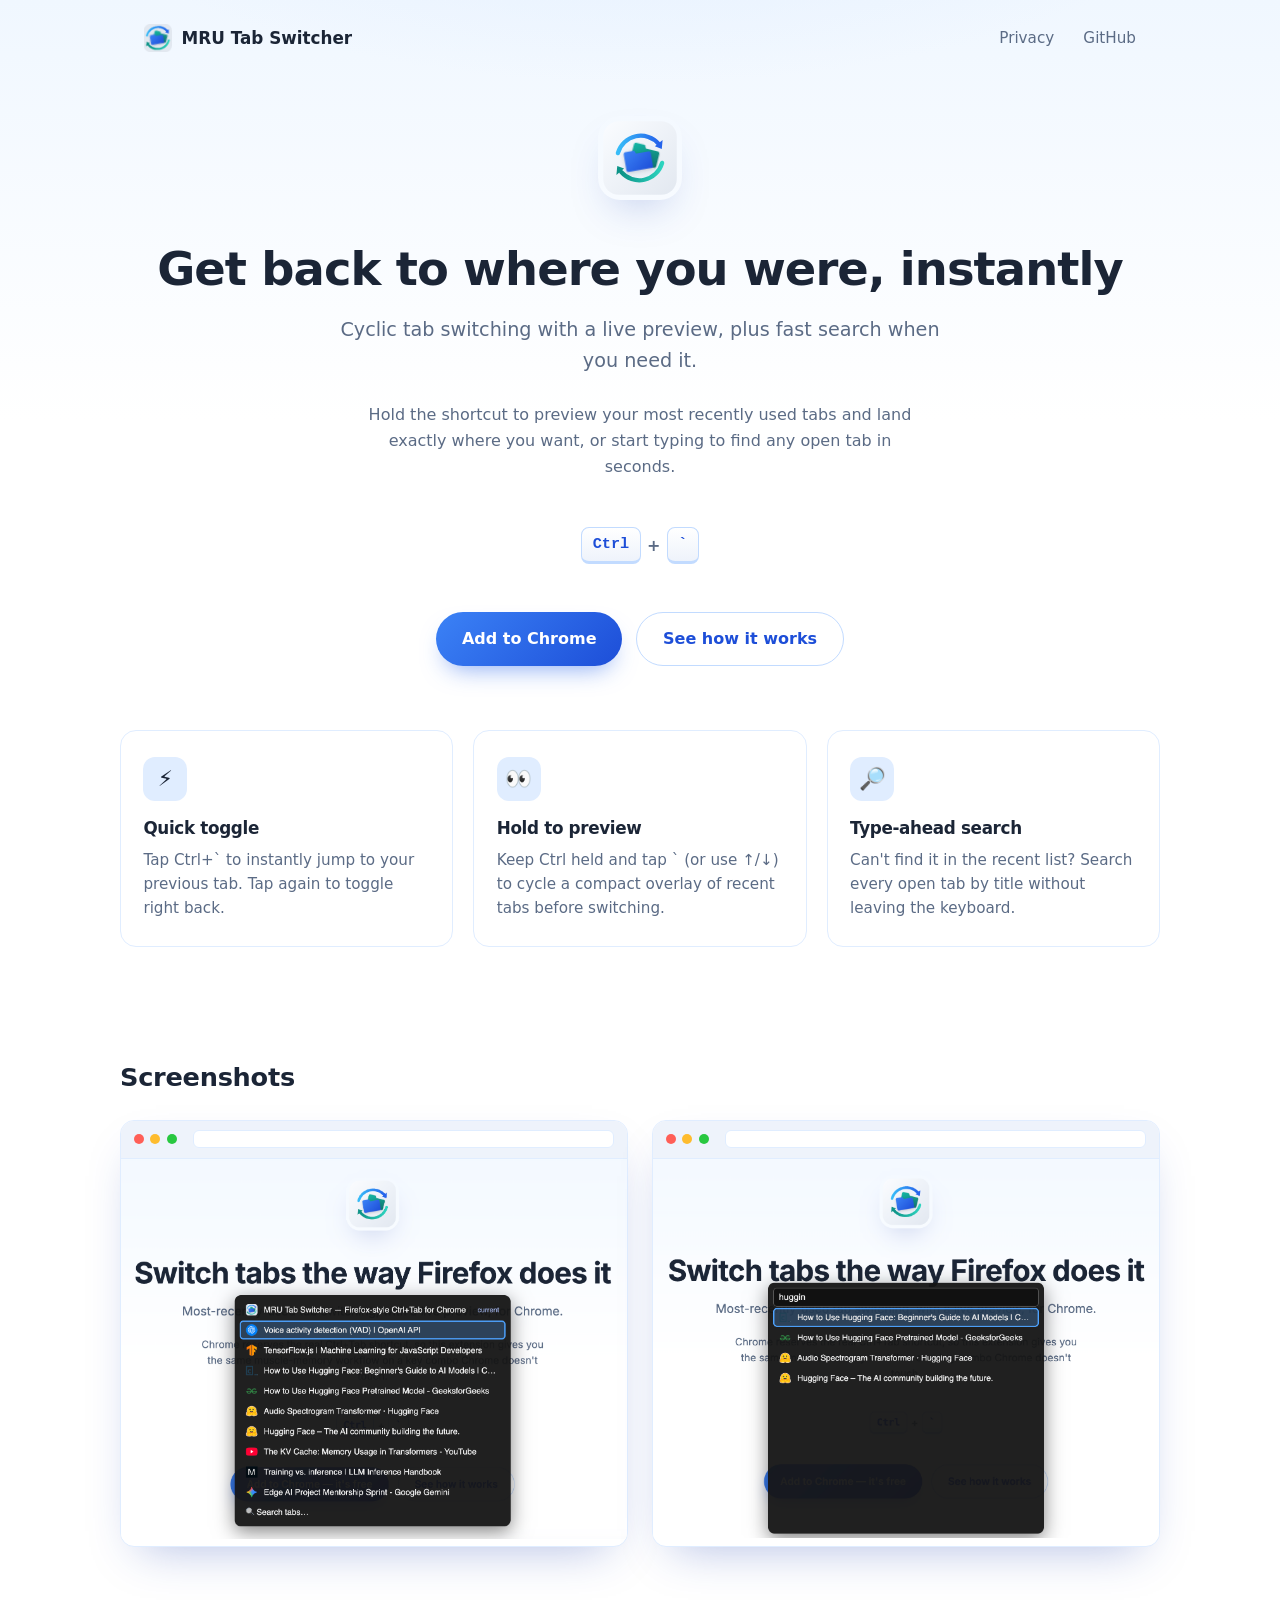
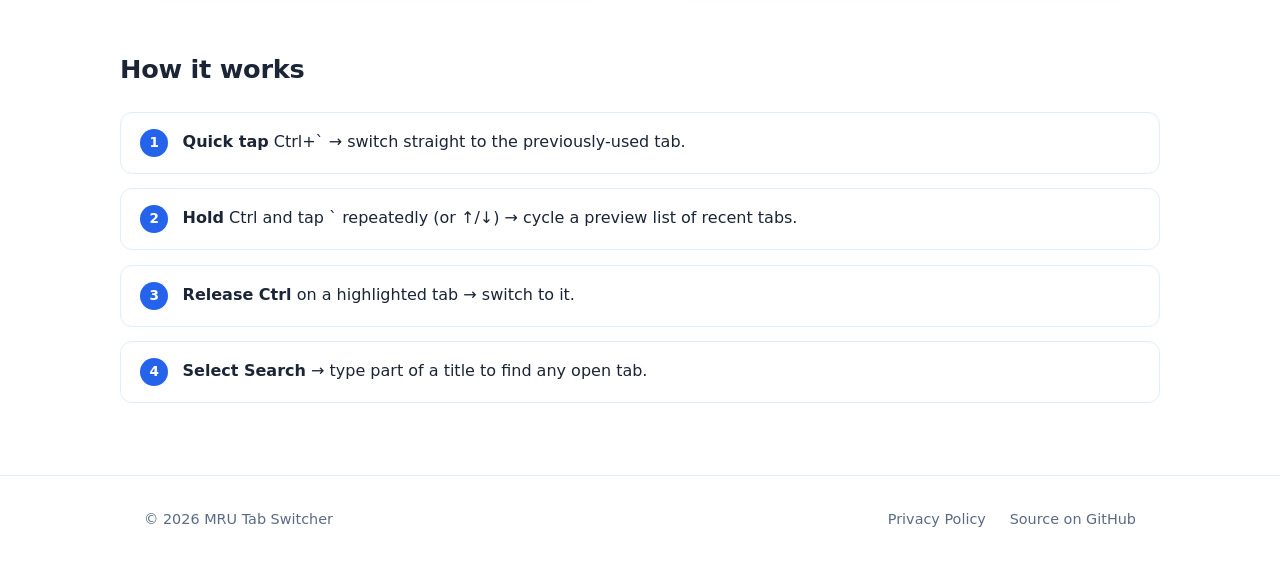
==== site/index.html @ ef565419 "Add assets" ====
<!doctype html>
<html lang="en">
<head>
  <meta charset="utf-8" />
  <meta name="viewport" content="width=device-width, initial-scale=1" />
  <title>MRU Tab Switcher — Fast, Cyclic Tab Switching for Chrome</title>
  <meta name="description" content="Cycle straight back to the tab you were just on, or search for any open tab — all from the keyboard, without touching your mouse." />
  <link rel="icon" type="image/png" href="./assets/icons/icon32.png" />
  <link rel="stylesheet" href="style.css" />
  <link rel="icon" type="image/x-icon" href="./assets/icons/icon128.png">
</head>
<body>
  <nav class="wrap">
    <a class="brand" href="index.html">
      <img src="./assets/icons/icon32.png" alt="" />
      MRU Tab Switcher
    </a>
    <div class="links">
      <a href="privacy.html">Privacy</a>
      <a href="https://github.com/arashThr/mru-tabs" target="_blank" rel="noopener">GitHub</a>
    </div>
  </nav>

  <main>
    <section class="hero wrap">
      <img class="logo" src="./assets/logo.svg" alt="MRU Tab Switcher logo" />
      <h1>Get back to where you were, instantly</h1>
      <p class="tagline">Cyclic tab switching with a live preview, plus fast search when you need it.</p>
      <p class="sub">
        Hold the shortcut to preview your most recently used tabs and land
        exactly where you want, or start typing to find any open tab in seconds.
      </p>
      <p class="keys">
        <kbd>Ctrl</kbd> <span class="plus">+</span> <kbd>`</kbd>
      </p>
      <div class="cta">
        <a class="btn btn-primary" href="https://chromewebstore.google.com/detail/mru-tab-switcher/gonanegpemmejepobcphfinobekhgpan">Add to Chrome</a>
        <a class="btn btn-ghost" href="#how">See how it works</a>
      </div>
    </section>

    <section class="wrap features">
      <div class="feature">
        <div class="icon">⚡️</div>
        <h3>Quick toggle</h3>
        <p>Tap Ctrl+` to instantly jump to your previous tab. Tap again to toggle right back.</p>
      </div>
      <div class="feature">
        <div class="icon">👀</div>
        <h3>Hold to preview</h3>
        <p>Keep Ctrl held and tap ` (or use ↑/↓) to cycle a compact overlay of recent tabs before switching.</p>
      </div>
      <div class="feature">
        <div class="icon">🔎</div>
        <h3>Type-ahead search</h3>
        <p>Can't find it in the recent list? Search every open tab by title without leaving the keyboard.</p>
      </div>
    </section>

    <section class="wrap block">
      <h2>Screenshots</h2>
      <div class="screens">
        <div class="browser-frame">
          <div class="titlebar">
            <span class="dot red"></span>
            <span class="dot yellow"></span>
            <span class="dot green"></span>
            <span class="bar"></span>
          </div>
          <img style="width: 100%;" src="./assets/screenshots/cycle-overlay.png" alt="Cycle overlay showing recent tabs" />
          <!-- <div class="screenshot">Screenshot: cycling overlay</div> -->
        </div>
        <div class="browser-frame">
          <div class="titlebar">
            <span class="dot red"></span>
            <span class="dot yellow"></span>
            <span class="dot green"></span>
            <span class="bar"></span>
          </div>
          <img style="width: 100%;" src="./assets/screenshots/search.png" alt="Type-ahead tab search" />
          <!-- <div class="screenshot">Screenshot: type-ahead search</div> -->
        </div>
      </div>
    </section>

    <section class="wrap block" id="how">
      <h2>How it works</h2>
      <ol class="steps">
        <li><span class="num">1</span><span><strong>Quick tap</strong> Ctrl+` → switch straight to the previously-used tab.</span></li>
        <li><span class="num">2</span><span><strong>Hold</strong> Ctrl and tap ` repeatedly (or ↑/↓) → cycle a preview list of recent tabs.</span></li>
        <li><span class="num">3</span><span><strong>Release Ctrl</strong> on a highlighted tab → switch to it.</span></li>
        <li><span class="num">4</span><span><strong>Select Search</strong> → type part of a title to find any open tab.</span></li>
      </ol>
    </section>
  </main>

  <footer>
    <div class="wrap">
      <span>© 2026 MRU Tab Switcher</span>
      <span>
        <a href="privacy.html">Privacy Policy</a>
        <a href="https://github.com/arashThr/mru-tabs" target="_blank" rel="noopener">Source on GitHub</a>
      </span>
    </div>
  </footer>
</body>
</html>
---- site/style.css ----
/* MRU Tab Switcher — landing page styles (hand-rolled, no framework) */
@font-face {
  font-family: 'Schibsted Grotesk';
  src: url('./fonts/SchibstedGrotesk-VariableFont_wght.ttf') format('truetype-variations');
  font-weight: 100 900;
  font-display: swap;
}

:root {
  --blue-50: #f0f7ff;
  --blue-100: #e0edff;
  --blue-200: #c2dbff;
  --blue-500: #3b82f6;
  --blue-600: #2563eb;
  --blue-700: #1d4ed8;
  --ink: #1b2536;
  --muted: #5b6b85;
  --card: #ffffff;
  --radius: 16px;
  --shadow: 0 20px 45px -20px rgba(30, 64, 175, 0.35);
}

* {
  box-sizing: border-box;
}

html {
  scroll-behavior: smooth;
}

body {
  margin: 0;
  font-family: 'Schibsted Grotesk', -apple-system, BlinkMacSystemFont, "Segoe UI Variable Text",
    "Segoe UI", system-ui, "Helvetica Neue", Arial, sans-serif;
  font-feature-settings: "cv11", "ss01", "kern";
  -webkit-font-smoothing: antialiased;
  -moz-osx-font-smoothing: grayscale;
  text-rendering: optimizeLegibility;
  color: var(--ink);
  background:
    radial-gradient(1100px 500px at 50% -10%, var(--blue-100) 0%, transparent 60%),
    linear-gradient(180deg, var(--blue-50) 0%, #ffffff 420px);
  line-height: 1.6;
}

h1, h2, h3 {
  font-weight: 700;
  letter-spacing: -0.02em;
}

.wrap {
  max-width: 1040px;
  margin: 0 auto;
  padding: 0 1.5rem;
}

/* ---- Nav ---- */

nav.wrap {
  display: flex;
  align-items: center;
  justify-content: space-between;
  padding-top: 1.5rem;
  padding-bottom: 1.5rem;
}

.brand {
  display: flex;
  align-items: center;
  gap: 0.6rem;
  font-weight: 700;
  font-size: 1.05rem;
  color: var(--ink);
  text-decoration: none;
}

.brand img {
  width: 28px;
  height: 28px;
}

nav .links a {
  color: var(--muted);
  text-decoration: none;
  margin-left: 1.5rem;
  font-size: 0.95rem;
  font-weight: 500;
}

nav .links a:hover {
  color: var(--blue-700);
}

/* ---- Hero ---- */

.hero {
  text-align: center;
  padding: 2.5rem 0 3rem;
}

.hero .logo {
  width: 84px;
  height: 84px;
  border-radius: 22px;
  box-shadow: var(--shadow);
  margin-bottom: 1.5rem;
}

.hero h1 {
  font-size: clamp(2rem, 4vw, 2.9rem);
  margin: 0 0 0.6rem;
  letter-spacing: -0.02em;
}

.hero .tagline {
  color: var(--muted);
  font-size: 1.2rem;
  max-width: 40rem;
  margin: 0 auto 1.6rem;
}

.hero .sub {
  color: var(--muted);
  max-width: 34rem;
  margin: 0 auto 2rem;
}

.keys {
  display: inline-flex;
  align-items: center;
  gap: 0.4rem;
}

kbd {
  display: inline-block;
  font-family: ui-monospace, SFMono-Regular, Menlo, monospace;
  font-size: 0.95rem;
  font-weight: 600;
  background: linear-gradient(180deg, #ffffff, #eef3fb);
  border: 1px solid var(--blue-200);
  border-bottom: 3px solid var(--blue-200);
  border-radius: 8px;
  padding: 0.25rem 0.65rem;
  color: var(--blue-700);
}

.plus {
  color: var(--muted);
  font-weight: 600;
}

.cta {
  margin-top: 2rem;
  display: flex;
  gap: 0.9rem;
  justify-content: center;
  flex-wrap: wrap;
}

.btn {
  display: inline-flex;
  align-items: center;
  gap: 0.5rem;
  padding: 0.85rem 1.6rem;
  border-radius: 999px;
  font-weight: 600;
  font-size: 1rem;
  text-decoration: none;
  transition: transform 0.15s ease, box-shadow 0.15s ease;
}

.btn-primary {
  background: linear-gradient(135deg, var(--blue-500), var(--blue-700));
  color: #fff;
  box-shadow: 0 12px 24px -10px rgba(37, 99, 235, 0.55);
}

.btn-primary:hover {
  transform: translateY(-2px);
  box-shadow: 0 16px 30px -10px rgba(37, 99, 235, 0.6);
}

.btn-ghost {
  background: #fff;
  color: var(--blue-700);
  border: 1px solid var(--blue-200);
}

.btn-ghost:hover {
  border-color: var(--blue-500);
  transform: translateY(-2px);
}

/* ---- Feature cards ---- */

.features {
  display: grid;
  grid-template-columns: repeat(auto-fit, minmax(220px, 1fr));
  gap: 1.25rem;
  padding: 1rem 0 3rem;
}

.feature {
  background: var(--card);
  border: 1px solid var(--blue-100);
  border-radius: var(--radius);
  padding: 1.6rem 1.4rem;
  text-align: left;
  transition: transform 0.15s ease, box-shadow 0.15s ease;
}

.feature:hover {
  transform: translateY(-4px);
  box-shadow: var(--shadow);
}

.feature .icon {
  width: 44px;
  height: 44px;
  border-radius: 12px;
  background: var(--blue-100);
  display: flex;
  align-items: center;
  justify-content: center;
  font-size: 1.35rem;
  margin-bottom: 0.9rem;
}

.feature h3 {
  margin: 0 0 0.35rem;
  font-size: 1.05rem;
}

.feature p {
  margin: 0;
  color: var(--muted);
  font-size: 0.95rem;
}

/* ---- Sections ---- */

section.block {
  padding: 2.5rem 0;
}

section.block h2 {
  font-size: 1.6rem;
  margin-bottom: 1.4rem;
  letter-spacing: -0.01em;
}

/* ---- Screenshots (faux browser window frames) ---- */

.screens {
  display: grid;
  grid-template-columns: repeat(auto-fit, minmax(280px, 1fr));
  gap: 1.5rem;
}

.browser-frame {
  border-radius: 14px;
  overflow: hidden;
  background: var(--card);
  border: 1px solid var(--blue-100);
  box-shadow: var(--shadow);
}

.browser-frame .titlebar {
  display: flex;
  align-items: center;
  gap: 0.4rem;
  padding: 0.6rem 0.8rem;
  background: #eef3fb;
  border-bottom: 1px solid var(--blue-100);
}

.browser-frame .titlebar .dot {
  width: 10px;
  height: 10px;
  border-radius: 50%;
}

.dot.red { background: #ff5f57; }
.dot.yellow { background: #febc2e; }
.dot.green { background: #28c840; }

.browser-frame .titlebar .bar {
  flex: 1;
  height: 18px;
  margin-left: 0.6rem;
  background: #fff;
  border-radius: 6px;
  border: 1px solid var(--blue-100);
}

.browser-frame .screenshot {
  aspect-ratio: 16 / 10;
  display: flex;
  align-items: center;
  justify-content: center;
  color: var(--muted);
  font-size: 0.9rem;
  background: repeating-linear-gradient(
    135deg,
    #f5f9ff,
    #f5f9ff 12px,
    #eef4fd 12px,
    #eef4fd 24px
  );
}

.browser-frame .screenshot img {
  width: 100%;
  height: 100%;
  object-fit: cover;
}

/* ---- How it works ---- */

.steps {
  list-style: none;
  margin: 0;
  padding: 0;
  display: grid;
  gap: 0.9rem;
}

.steps li {
  display: flex;
  gap: 0.9rem;
  align-items: flex-start;
  background: var(--card);
  border: 1px solid var(--blue-100);
  border-radius: 12px;
  padding: 1rem 1.2rem;
}

.steps .num {
  flex: none;
  width: 28px;
  height: 28px;
  border-radius: 50%;
  background: var(--blue-600);
  color: #fff;
  font-size: 0.85rem;
  font-weight: 700;
  display: flex;
  align-items: center;
  justify-content: center;
}

/* ---- Footer ---- */

footer {
  border-top: 1px solid var(--blue-100);
  margin-top: 2rem;
}

footer .wrap {
  padding: 2rem 1.5rem;
  display: flex;
  justify-content: space-between;
  align-items: center;
  flex-wrap: wrap;
  gap: 1rem;
  color: var(--muted);
  font-size: 0.9rem;
}

footer a {
  color: var(--muted);
  text-decoration: none;
  margin-left: 1.2rem;
}

footer a:hover {
  color: var(--blue-700);
}

/* ---- Privacy / article page ---- */

article.doc {
  padding: 2.5rem 0 4rem;
}

article.doc h1 {
  font-size: 2.1rem;
  letter-spacing: -0.02em;
}

article.doc h2 {
  font-size: 1.25rem;
  margin-top: 2rem;
  color: var(--blue-700);
}

article.doc ul {
  color: var(--muted);
}

article.doc p {
  color: var(--muted);
}

article.doc code {
  background: var(--blue-100);
  color: var(--blue-700);
  padding: 0.1rem 0.4rem;
  border-radius: 6px;
  font-size: 0.9em;
}
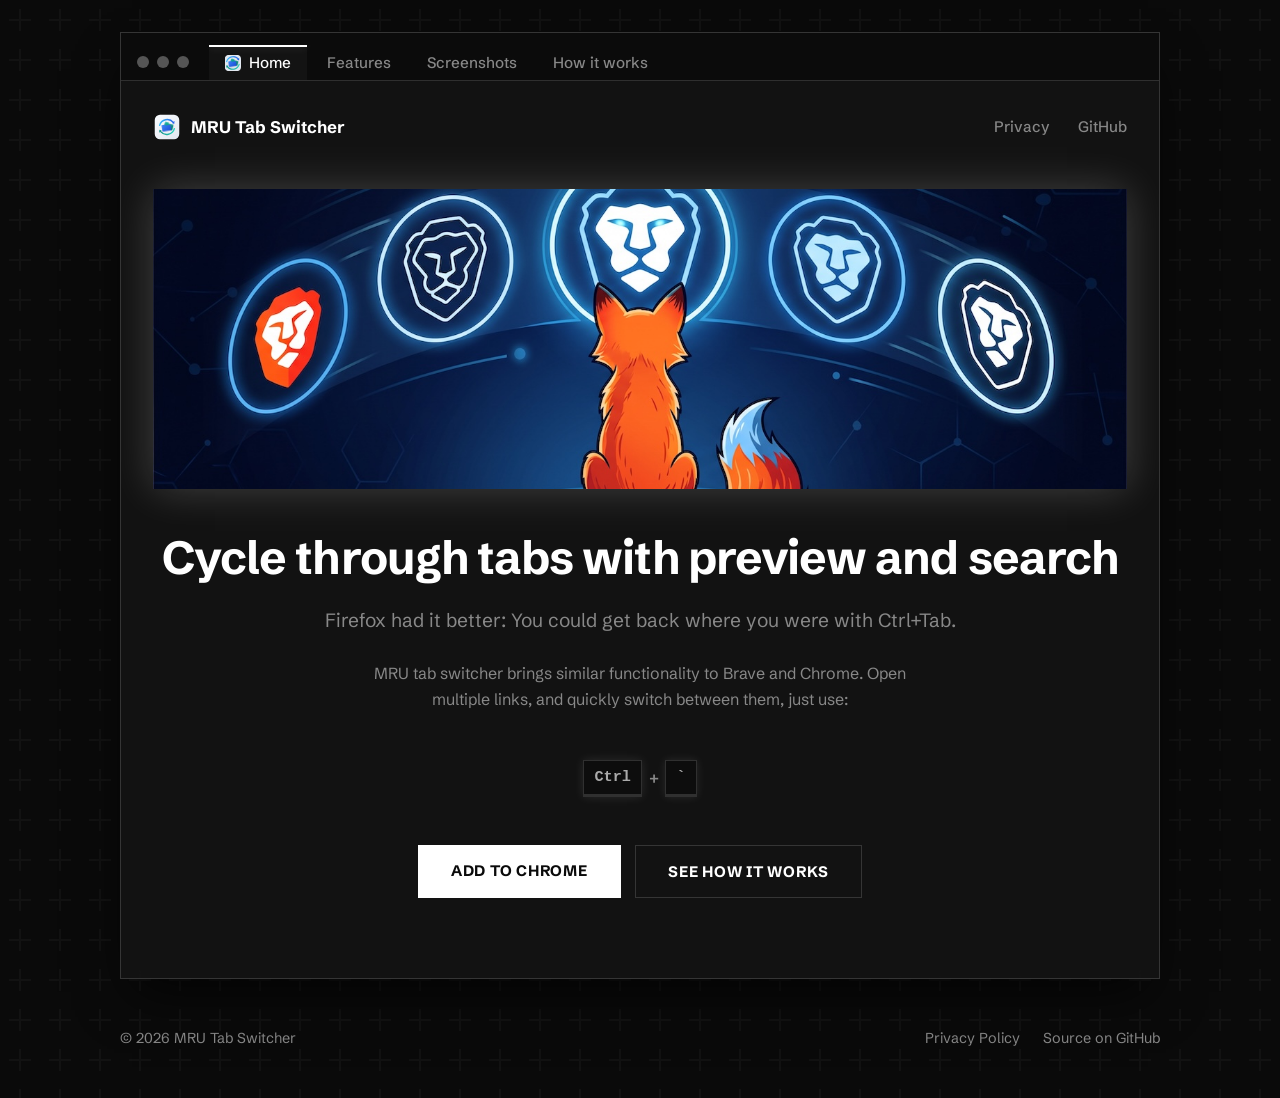
==== commit c3807c24: "Update the website" ====
--- a/site/index.html
+++ b/site/index.html
@@ -1,98 +1,149 @@
 <!doctype html>
 <html lang="en">
+
 <head>
   <meta charset="utf-8" />
   <meta name="viewport" content="width=device-width, initial-scale=1" />
   <title>MRU Tab Switcher — Fast, Cyclic Tab Switching for Chrome</title>
-  <meta name="description" content="Cycle straight back to the tab you were just on, or search for any open tab — all from the keyboard, without touching your mouse." />
+  <meta name="description"
+    content="Cycle straight back to the tab you were just on, or search for any open tab — all from the keyboard, without touching your mouse." />
   <link rel="icon" type="image/png" href="./assets/icons/icon32.png" />
   <link rel="stylesheet" href="style.css" />
   <link rel="icon" type="image/x-icon" href="./assets/icons/icon128.png">
 </head>
+
 <body>
-  <nav class="wrap">
-    <a class="brand" href="index.html">
-      <img src="./assets/icons/icon32.png" alt="" />
-      MRU Tab Switcher
-    </a>
-    <div class="links">
-      <a href="privacy.html">Privacy</a>
-      <a href="https://github.com/arashThr/mru-tabs" target="_blank" rel="noopener">GitHub</a>
-    </div>
-  </nav>
-
-  <main>
-    <section class="hero wrap">
-      <img class="logo" src="./assets/logo.svg" alt="MRU Tab Switcher logo" />
-      <h1>Get back to where you were, instantly</h1>
-      <p class="tagline">Cyclic tab switching with a live preview, plus fast search when you need it.</p>
-      <p class="sub">
-        Hold the shortcut to preview your most recently used tabs and land
-        exactly where you want, or start typing to find any open tab in seconds.
-      </p>
-      <p class="keys">
-        <kbd>Ctrl</kbd> <span class="plus">+</span> <kbd>`</kbd>
-      </p>
-      <div class="cta">
-        <a class="btn btn-primary" href="https://chromewebstore.google.com/detail/mru-tab-switcher/gonanegpemmejepobcphfinobekhgpan">Add to Chrome</a>
-        <a class="btn btn-ghost" href="#how">See how it works</a>
-      </div>
-    </section>
-
-    <section class="wrap features">
-      <div class="feature">
-        <div class="icon">⚡️</div>
-        <h3>Quick toggle</h3>
-        <p>Tap Ctrl+` to instantly jump to your previous tab. Tap again to toggle right back.</p>
-      </div>
-      <div class="feature">
-        <div class="icon">👀</div>
-        <h3>Hold to preview</h3>
-        <p>Keep Ctrl held and tap ` (or use ↑/↓) to cycle a compact overlay of recent tabs before switching.</p>
-      </div>
-      <div class="feature">
-        <div class="icon">🔎</div>
-        <h3>Type-ahead search</h3>
-        <p>Can't find it in the recent list? Search every open tab by title without leaving the keyboard.</p>
-      </div>
-    </section>
-
-    <section class="wrap block">
-      <h2>Screenshots</h2>
-      <div class="screens">
-        <div class="browser-frame">
-          <div class="titlebar">
-            <span class="dot red"></span>
-            <span class="dot yellow"></span>
-            <span class="dot green"></span>
-            <span class="bar"></span>
-          </div>
-          <img style="width: 100%;" src="./assets/screenshots/cycle-overlay.png" alt="Cycle overlay showing recent tabs" />
-          <!-- <div class="screenshot">Screenshot: cycling overlay</div> -->
+  <div class="browser-container wrap">
+    <div class="browser-window">
+      <div class="browser-header">
+        <div class="window-controls">
+          <span class="dot red"></span>
+          <span class="dot yellow"></span>
+          <span class="dot green"></span>
         </div>
-        <div class="browser-frame">
-          <div class="titlebar">
-            <span class="dot red"></span>
-            <span class="dot yellow"></span>
-            <span class="dot green"></span>
-            <span class="bar"></span>
-          </div>
-          <img style="width: 100%;" src="./assets/screenshots/search.png" alt="Type-ahead tab search" />
-          <!-- <div class="screenshot">Screenshot: type-ahead search</div> -->
+        <div class="tabs">
+          <button class="tab active" data-target="tab-home">
+            <img src="./assets/icons/icon32.png" alt="" class="tab-icon" /> Home
+          </button>
+          <button class="tab" data-target="tab-features">
+            Features
+          </button>
+          <button class="tab" data-target="tab-screens">
+            Screenshots
+          </button>
+          <button class="tab" data-target="tab-how">
+            How it works
+          </button>
         </div>
       </div>
-    </section>
 
-    <section class="wrap block" id="how">
-      <h2>How it works</h2>
-      <ol class="steps">
-        <li><span class="num">1</span><span><strong>Quick tap</strong> Ctrl+` → switch straight to the previously-used tab.</span></li>
-        <li><span class="num">2</span><span><strong>Hold</strong> Ctrl and tap ` repeatedly (or ↑/↓) → cycle a preview list of recent tabs.</span></li>
-        <li><span class="num">3</span><span><strong>Release Ctrl</strong> on a highlighted tab → switch to it.</span></li>
-        <li><span class="num">4</span><span><strong>Select Search</strong> → type part of a title to find any open tab.</span></li>
-      </ol>
-    </section>
-  </main>
+      <div class="tab-content">
+        <!-- Tab 1: Home -->
+        <div id="tab-home" class="tab-pane active">
+          <nav>
+            <a class="brand" href="index.html">
+              <img src="./assets/logo.svg" alt="" />
+              MRU Tab Switcher
+            </a>
+            <div class="links">
+              <a href="privacy.html">Privacy</a>
+              <a href="https://github.com/arashThr/mru-tabs" target="_blank" rel="noopener">GitHub</a>
+            </div>
+          </nav>
+
+          <section class="hero">
+            <div class="hero-banner-wrap">
+              <img class="hero-banner" src="./assets/hero.jpeg" alt="MRU Tab Switcher Banner" />
+            </div>
+
+            <h1>Cycle through tabs with preview and search</h1>
+            <p class="tagline">Firefox had it better: You could get back where you were with Ctrl+Tab.</p>
+            <p class="sub">
+              MRU tab switcher brings similar functionality to Brave and Chrome.
+              Open multiple links, and quickly switch between them, just use:
+            </p>
+            <p class="keys">
+              <kbd>Ctrl</kbd> <span class="plus">+</span> <kbd>`</kbd>
+            </p>
+            <div class="cta">
+              <a class="btn btn-primary glow-btn"
+                href="https://chromewebstore.google.com/detail/mru-tab-switcher/gonanegpemmejepobcphfinobekhgpan">Add to
+                Chrome</a>
+              <button class="btn btn-ghost" onclick="document.querySelector('[data-target=\'tab-how\']').click()">See
+                how it works</button>
+            </div>
+          </section>
+        </div>
+
+        <!-- Tab 2: Features -->
+        <div id="tab-features" class="tab-pane">
+          <section class="features">
+            <div class="feature glow-card">
+              <h3>Quick toggle</h3>
+              <p>Tap Ctrl+` to instantly jump to your previous tab. Tap again to toggle right back.</p>
+            </div>
+            <div class="feature glow-card">
+              <h3>Hold to preview</h3>
+              <p>Keep Ctrl held and tap ` (or use ↑/↓) to cycle a compact overlay of recent tabs before switching.</p>
+            </div>
+            <div class="feature glow-card">
+              <h3>Type-ahead search</h3>
+              <p>Can't find it in the recent list? Search every open tab by title without leaving the keyboard.</p>
+            </div>
+          </section>
+        </div>
+
+        <!-- Tab 3: Screenshots -->
+        <div id="tab-screens" class="tab-pane">
+          <section class="block">
+            <h2>Screenshots</h2>
+            <div class="screens">
+              <div class="browser-frame glow-card">
+                <div class="titlebar">
+                  <span class="dot red"></span>
+                  <span class="dot yellow"></span>
+                  <span class="dot green"></span>
+                  <span class="bar"></span>
+                </div>
+                <img style="width: 100%;" src="./assets/screenshots/cycle-overlay.png"
+                  alt="Cycle overlay showing recent tabs" />
+              </div>
+              <div class="browser-frame glow-card">
+                <div class="titlebar">
+                  <span class="dot red"></span>
+                  <span class="dot yellow"></span>
+                  <span class="dot green"></span>
+                  <span class="bar"></span>
+                </div>
+                <img style="width: 100%;" src="./assets/screenshots/search.png" alt="Type-ahead tab search" />
+              </div>
+            </div>
+          </section>
+        </div>
+
+        <!-- Tab 4: How it works -->
+        <div id="tab-how" class="tab-pane">
+          <section class="block" id="how">
+            <h2>How it works</h2>
+            <ol class="steps">
+              <li class="glow-card" style="--glow-color: rgba(245, 158, 11, 0.4)"><span
+                  class="num">1</span><span><strong>Quick tap</strong> Ctrl+` → switch straight to the previously-used
+                  tab.</span></li>
+              <li class="glow-card" style="--glow-color: rgba(245, 158, 11, 0.4)"><span
+                  class="num">2</span><span><strong>Hold</strong> Ctrl and tap ` repeatedly (or ↑/↓) → cycle a preview
+                  list of recent tabs.</span></li>
+              <li class="glow-card" style="--glow-color: rgba(245, 158, 11, 0.4)"><span
+                  class="num">3</span><span><strong>Release Ctrl</strong> on a highlighted tab → switch to it.</span>
+              </li>
+              <li class="glow-card" style="--glow-color: rgba(245, 158, 11, 0.4)"><span
+                  class="num">4</span><span><strong>Select Search</strong> → type part of a title to find any open
+                  tab.</span></li>
+            </ol>
+          </section>
+        </div>
+      </div>
+    </div>
+  </div>
 
   <footer>
     <div class="wrap">
@@ -103,6 +154,26 @@
       </span>
     </div>
   </footer>
+
+  <script>
+    document.addEventListener('DOMContentLoaded', () => {
+      const tabs = document.querySelectorAll('.tab');
+      const panes = document.querySelectorAll('.tab-pane');
+
+      tabs.forEach(tab => {
+        tab.addEventListener('click', () => {
+          // Remove active class from all tabs and panes
+          tabs.forEach(t => t.classList.remove('active'));
+          panes.forEach(p => p.classList.remove('active'));
+
+          // Add active class to clicked tab and its target pane
+          tab.classList.add('active');
+          const targetId = tab.getAttribute('data-target');
+          document.getElementById(targetId).classList.add('active');
+        });
+      });
+    });
+  </script>
 </body>
-</html>
 
+</html>
--- a/site/style.css
+++ b/site/style.css
@@ -1,23 +1,26 @@
-/* MRU Tab Switcher — landing page styles (hand-rolled, no framework) */
+/* MRU Tab Switcher — Dark Browser Tab Theme */
 @font-face {
   font-family: 'Schibsted Grotesk';
-  src: url('./fonts/SchibstedGrotesk-VariableFont_wght.ttf') format('truetype-variations');
+  src: url('./assets/fonts/SchibstedGrotesk.ttf') format('truetype-variations');
   font-weight: 100 900;
   font-display: swap;
 }
 
 :root {
-  --blue-50: #f0f7ff;
-  --blue-100: #e0edff;
-  --blue-200: #c2dbff;
-  --blue-500: #3b82f6;
-  --blue-600: #2563eb;
-  --blue-700: #1d4ed8;
-  --ink: #1b2536;
-  --muted: #5b6b85;
-  --card: #ffffff;
-  --radius: 16px;
-  --shadow: 0 20px 45px -20px rgba(30, 64, 175, 0.35);
+  --bg-dark: #111111;
+  --bg-darker: #0a0a0a;
+  --panel-bg: rgba(20, 20, 20, 0.85);
+  --text-main: #ffffff;
+  --text-muted: #888888;
+  --border-light: rgba(255, 255, 255, 0.15);
+
+  --primary: #ffffff;
+  --secondary: #cccccc;
+  --accent: #aaaaaa;
+  --primary-glow: rgba(255, 255, 255, 0.2);
+  --accent-glow: rgba(255, 255, 255, 0.1);
+
+  --radius: 0px;
 }
 
 * {
@@ -30,20 +33,20 @@
 
 body {
   margin: 0;
-  font-family: 'Schibsted Grotesk', -apple-system, BlinkMacSystemFont, "Segoe UI Variable Text",
-    "Segoe UI", system-ui, "Helvetica Neue", Arial, sans-serif;
-  font-feature-settings: "cv11", "ss01", "kern";
+  font-family: 'Schibsted Grotesk', -apple-system, BlinkMacSystemFont, "Segoe UI Variable Text", "Segoe UI", system-ui, "Helvetica Neue", Arial, sans-serif;
   -webkit-font-smoothing: antialiased;
   -moz-osx-font-smoothing: grayscale;
-  text-rendering: optimizeLegibility;
-  color: var(--ink);
-  background:
-    radial-gradient(1100px 500px at 50% -10%, var(--blue-100) 0%, transparent 60%),
-    linear-gradient(180deg, var(--blue-50) 0%, #ffffff 420px);
+  color: var(--text-main);
+  background-color: var(--bg-darker);
+  background-image: url("data:image/svg+xml,%3Csvg width='40' height='40' viewBox='0 0 40 40' xmlns='http://www.w3.org/2000/svg'%3E%3Cpath d='M19 19V9h2v10h10v2H21v10h-2V21H9v-2h10z' fill='%23ffffff' fill-opacity='0.03' fill-rule='evenodd'/%3E%3C/svg%3E");
   line-height: 1.6;
-}
-
-h1, h2, h3 {
+  padding: 2rem 1rem;
+  min-height: 100vh;
+}
+
+h1,
+h2,
+h3 {
   font-weight: 700;
   letter-spacing: -0.02em;
 }
@@ -51,17 +54,149 @@
 .wrap {
   max-width: 1040px;
   margin: 0 auto;
-  padding: 0 1.5rem;
-}
-
-/* ---- Nav ---- */
-
-nav.wrap {
+}
+
+/* ---- Browser Container & Window ---- */
+.browser-container {
+  display: flex;
+  justify-content: center;
+}
+
+.browser-window {
+  width: 100%;
+  background: var(--panel-bg);
+  backdrop-filter: blur(20px);
+  border: 1px solid var(--border-light);
+  border-radius: var(--radius);
+  box-shadow: 0 25px 50px -12px rgba(0, 0, 0, 0.7);
+  overflow: hidden;
+  display: flex;
+  flex-direction: column;
+}
+
+.browser-header {
+  background: rgba(10, 10, 10, 0.8);
+  padding: 0.75rem 1rem 0;
+  display: flex;
+  align-items: flex-end;
+  border-bottom: 1px solid var(--border-light);
+}
+
+.window-controls {
+  display: flex;
+  gap: 8px;
+  padding-bottom: 12px;
+  margin-right: 20px;
+}
+
+.dot {
+  width: 12px;
+  height: 12px;
+  border-radius: 50%;
+  background: #555555;
+}
+
+.dot.red {
+  background: #555555;
+}
+
+.dot.yellow {
+  background: #555555;
+}
+
+.dot.green {
+  background: #555555;
+}
+
+.tabs {
+  display: flex;
+  gap: 4px;
+  overflow-x: auto;
+  scrollbar-width: none;
+}
+
+.tabs::-webkit-scrollbar {
+  display: none;
+}
+
+.tab {
+  background: transparent;
+  border: none;
+  color: var(--text-muted);
+  padding: 8px 16px;
+  border-radius: 0;
+  cursor: pointer;
+  font-family: inherit;
+  font-size: 0.95rem;
+  font-weight: 500;
+  display: flex;
+  align-items: center;
+  gap: 8px;
+  transition: all 0.2s ease;
+  position: relative;
+}
+
+.tab:hover {
+  background: rgba(255, 255, 255, 0.05);
+  color: var(--text-main);
+}
+
+.tab.active {
+  background: var(--panel-bg);
+  color: var(--text-main);
+}
+
+.tab.active::after {
+  content: '';
+  position: absolute;
+  top: 0;
+  left: 0;
+  right: 0;
+  height: 2px;
+  background: var(--primary);
+  box-shadow: 0 0 10px var(--primary-glow);
+  border-radius: 0;
+}
+
+.tab-icon {
+  width: 16px;
+  height: 16px;
+}
+
+/* ---- Tab Content Areas ---- */
+.tab-content {
+  position: relative;
+  min-height: 500px;
+}
+
+.tab-pane {
+  display: none;
+  padding: 2rem;
+  animation: fadeIn 0.3s ease;
+}
+
+.tab-pane.active {
+  display: block;
+}
+
+@keyframes fadeIn {
+  from {
+    opacity: 0;
+    transform: translateY(5px);
+  }
+
+  to {
+    opacity: 1;
+    transform: translateY(0);
+  }
+}
+
+/* ---- Nav inside Home Tab ---- */
+nav {
   display: flex;
   align-items: center;
   justify-content: space-between;
-  padding-top: 1.5rem;
-  padding-bottom: 1.5rem;
+  margin-bottom: 2rem;
 }
 
 .brand {
@@ -70,7 +205,7 @@
   gap: 0.6rem;
   font-weight: 700;
   font-size: 1.05rem;
-  color: var(--ink);
+  color: var(--text-main);
   text-decoration: none;
 }
 
@@ -80,7 +215,7 @@
 }
 
 nav .links a {
-  color: var(--muted);
+  color: var(--text-muted);
   text-decoration: none;
   margin-left: 1.5rem;
   font-size: 0.95rem;
@@ -88,39 +223,50 @@
 }
 
 nav .links a:hover {
-  color: var(--blue-700);
+  color: var(--accent);
 }
 
 /* ---- Hero ---- */
-
 .hero {
   text-align: center;
-  padding: 2.5rem 0 3rem;
+  padding: 1rem 0 3rem;
+}
+
+.hero-banner-wrap {
+  margin-bottom: 2rem;
+  border-radius: 0;
+  overflow: hidden;
+  box-shadow: 0 0 40px var(--primary-glow);
+}
+
+.hero-banner {
+  width: 100%;
+  max-height: 300px;
+  object-fit: cover;
+  display: block;
 }
 
 .hero .logo {
-  width: 84px;
-  height: 84px;
-  border-radius: 22px;
-  box-shadow: var(--shadow);
-  margin-bottom: 1.5rem;
+  width: 64px;
+  height: 64px;
+  margin-bottom: 1rem;
 }
 
 .hero h1 {
   font-size: clamp(2rem, 4vw, 2.9rem);
   margin: 0 0 0.6rem;
-  letter-spacing: -0.02em;
+  color: var(--primary);
 }
 
 .hero .tagline {
-  color: var(--muted);
+  color: var(--text-muted);
   font-size: 1.2rem;
   max-width: 40rem;
   margin: 0 auto 1.6rem;
 }
 
 .hero .sub {
-  color: var(--muted);
+  color: var(--text-muted);
   max-width: 34rem;
   margin: 0 auto 2rem;
 }
@@ -133,19 +279,20 @@
 
 kbd {
   display: inline-block;
-  font-family: ui-monospace, SFMono-Regular, Menlo, monospace;
+  font-family: ui-monospace, monospace;
   font-size: 0.95rem;
   font-weight: 600;
-  background: linear-gradient(180deg, #ffffff, #eef3fb);
-  border: 1px solid var(--blue-200);
-  border-bottom: 3px solid var(--blue-200);
-  border-radius: 8px;
+  background: rgba(0, 0, 0, 0.3);
+  border: 1px solid var(--border-light);
+  border-bottom: 3px solid var(--border-light);
+  border-radius: 0;
   padding: 0.25rem 0.65rem;
-  color: var(--blue-700);
+  color: var(--accent);
+  box-shadow: 0 0 10px var(--accent-glow);
 }
 
 .plus {
-  color: var(--muted);
+  color: var(--text-muted);
   font-weight: 600;
 }
 
@@ -161,64 +308,76 @@
   display: inline-flex;
   align-items: center;
   gap: 0.5rem;
-  padding: 0.85rem 1.6rem;
-  border-radius: 999px;
-  font-weight: 600;
-  font-size: 1rem;
+  padding: 0.85rem 2rem;
+  border-radius: 0;
+  font-weight: 700;
+  font-size: 0.95rem;
+  letter-spacing: 0.05em;
+  text-transform: uppercase;
   text-decoration: none;
-  transition: transform 0.15s ease, box-shadow 0.15s ease;
+  transition: all 0.3s cubic-bezier(0.16, 1, 0.3, 1);
+  cursor: pointer;
+  border: 1px solid transparent;
+  font-family: inherit;
+  position: relative;
 }
 
 .btn-primary {
-  background: linear-gradient(135deg, var(--blue-500), var(--blue-700));
-  color: #fff;
-  box-shadow: 0 12px 24px -10px rgba(37, 99, 235, 0.55);
-}
-
+  background: var(--text-main);
+  color: var(--bg-darker);
+  border-color: var(--text-main);
+}
+
+.btn-primary.glow-btn:hover,
 .btn-primary:hover {
-  transform: translateY(-2px);
-  box-shadow: 0 16px 30px -10px rgba(37, 99, 235, 0.6);
+  background: transparent;
+  color: var(--text-main);
+  box-shadow: 0 0 20px rgba(255, 255, 255, 0.2);
+  transform: translateY(-3px);
 }
 
 .btn-ghost {
-  background: #fff;
-  color: var(--blue-700);
-  border: 1px solid var(--blue-200);
+  background: transparent;
+  color: var(--text-main);
+  border-color: var(--border-light);
 }
 
 .btn-ghost:hover {
-  border-color: var(--blue-500);
-  transform: translateY(-2px);
+  border-color: var(--text-main);
+  background: var(--text-main);
+  color: var(--bg-darker);
+  transform: translateY(-3px);
+  box-shadow: 0 10px 20px rgba(255, 255, 255, 0.1);
 }
 
 /* ---- Feature cards ---- */
-
 .features {
   display: grid;
-  grid-template-columns: repeat(auto-fit, minmax(220px, 1fr));
-  gap: 1.25rem;
-  padding: 1rem 0 3rem;
-}
-
-.feature {
-  background: var(--card);
-  border: 1px solid var(--blue-100);
+  grid-template-columns: repeat(auto-fit, minmax(250px, 1fr));
+  gap: 1.5rem;
+  padding: 1rem 0;
+}
+
+.glow-card {
+  background: rgba(20, 20, 20, 0.4);
+  backdrop-filter: blur(10px);
+  border: 1px solid var(--border-light);
   border-radius: var(--radius);
   padding: 1.6rem 1.4rem;
-  text-align: left;
-  transition: transform 0.15s ease, box-shadow 0.15s ease;
-}
-
-.feature:hover {
+  transition: all 0.3s ease;
+}
+
+.glow-card:hover {
   transform: translateY(-4px);
-  box-shadow: var(--shadow);
+  border-color: var(--primary);
+  box-shadow: 0 10px 40px -10px var(--primary-glow);
 }
 
 .feature .icon {
   width: 44px;
   height: 44px;
   border-radius: 12px;
-  background: var(--blue-100);
+  background: rgba(255, 255, 255, 0.05);
   display: flex;
   align-items: center;
   justify-content: center;
@@ -228,41 +387,37 @@
 
 .feature h3 {
   margin: 0 0 0.35rem;
-  font-size: 1.05rem;
+  font-size: 1.1rem;
 }
 
 .feature p {
   margin: 0;
-  color: var(--muted);
+  color: var(--text-muted);
   font-size: 0.95rem;
 }
 
 /* ---- Sections ---- */
-
 section.block {
-  padding: 2.5rem 0;
+  padding: 1rem 0;
 }
 
 section.block h2 {
   font-size: 1.6rem;
   margin-bottom: 1.4rem;
-  letter-spacing: -0.01em;
-}
-
-/* ---- Screenshots (faux browser window frames) ---- */
-
+}
+
+/* ---- Screenshots ---- */
 .screens {
   display: grid;
-  grid-template-columns: repeat(auto-fit, minmax(280px, 1fr));
+  grid-template-columns: repeat(auto-fit, minmax(300px, 1fr));
   gap: 1.5rem;
 }
 
 .browser-frame {
-  border-radius: 14px;
+  border-radius: 0;
   overflow: hidden;
-  background: var(--card);
-  border: 1px solid var(--blue-100);
-  box-shadow: var(--shadow);
+  background: rgba(0, 0, 0, 0.3);
+  border: 1px solid var(--border-light);
 }
 
 .browser-frame .titlebar {
@@ -270,78 +425,40 @@
   align-items: center;
   gap: 0.4rem;
   padding: 0.6rem 0.8rem;
-  background: #eef3fb;
-  border-bottom: 1px solid var(--blue-100);
-}
-
-.browser-frame .titlebar .dot {
-  width: 10px;
-  height: 10px;
-  border-radius: 50%;
-}
-
-.dot.red { background: #ff5f57; }
-.dot.yellow { background: #febc2e; }
-.dot.green { background: #28c840; }
+  background: rgba(0, 0, 0, 0.6);
+  border-bottom: 1px solid var(--border-light);
+}
 
 .browser-frame .titlebar .bar {
   flex: 1;
   height: 18px;
   margin-left: 0.6rem;
-  background: #fff;
-  border-radius: 6px;
-  border: 1px solid var(--blue-100);
-}
-
-.browser-frame .screenshot {
-  aspect-ratio: 16 / 10;
-  display: flex;
-  align-items: center;
-  justify-content: center;
-  color: var(--muted);
-  font-size: 0.9rem;
-  background: repeating-linear-gradient(
-    135deg,
-    #f5f9ff,
-    #f5f9ff 12px,
-    #eef4fd 12px,
-    #eef4fd 24px
-  );
-}
-
-.browser-frame .screenshot img {
-  width: 100%;
-  height: 100%;
-  object-fit: cover;
+  background: rgba(255, 255, 255, 0.05);
+  border-radius: 0;
 }
 
 /* ---- How it works ---- */
-
 .steps {
   list-style: none;
   margin: 0;
   padding: 0;
   display: grid;
-  gap: 0.9rem;
+  gap: 1rem;
 }
 
 .steps li {
   display: flex;
-  gap: 0.9rem;
+  gap: 1rem;
   align-items: flex-start;
-  background: var(--card);
-  border: 1px solid var(--blue-100);
-  border-radius: 12px;
-  padding: 1rem 1.2rem;
 }
 
 .steps .num {
   flex: none;
   width: 28px;
   height: 28px;
-  border-radius: 50%;
-  background: var(--blue-600);
-  color: #fff;
+  border-radius: 0;
+  background: #ffffff;
+  color: #000000;
   font-size: 0.85rem;
   font-weight: 700;
   display: flex;
@@ -350,62 +467,76 @@
 }
 
 /* ---- Footer ---- */
-
 footer {
-  border-top: 1px solid var(--blue-100);
   margin-top: 2rem;
+  padding: 1rem 0;
 }
 
 footer .wrap {
-  padding: 2rem 1.5rem;
   display: flex;
   justify-content: space-between;
   align-items: center;
   flex-wrap: wrap;
   gap: 1rem;
-  color: var(--muted);
+  color: var(--text-muted);
   font-size: 0.9rem;
 }
 
 footer a {
-  color: var(--muted);
+  color: var(--text-muted);
   text-decoration: none;
   margin-left: 1.2rem;
+  transition: color 0.2s;
 }
 
 footer a:hover {
-  color: var(--blue-700);
-}
-
-/* ---- Privacy / article page ---- */
-
+  color: var(--accent);
+  text-shadow: 0 0 12px var(--accent-glow);
+}
+
+/* ---- Privacy ---- */
 article.doc {
   padding: 2.5rem 0 4rem;
 }
 
 article.doc h1 {
   font-size: 2.1rem;
-  letter-spacing: -0.02em;
 }
 
 article.doc h2 {
   font-size: 1.25rem;
   margin-top: 2rem;
-  color: var(--blue-700);
-}
-
-article.doc ul {
-  color: var(--muted);
-}
-
+  color: var(--primary);
+}
+
+article.doc ul,
 article.doc p {
-  color: var(--muted);
+  color: var(--text-muted);
 }
 
 article.doc code {
-  background: var(--blue-100);
-  color: var(--blue-700);
+  background: rgba(255, 255, 255, 0.1);
+  color: var(--text-main);
   padding: 0.1rem 0.4rem;
   border-radius: 6px;
   font-size: 0.9em;
 }
+
+@media (max-width: 600px) {
+  .browser-header {
+    flex-direction: column;
+    align-items: flex-start;
+  }
+
+  .window-controls {
+    margin-bottom: 8px;
+  }
+
+  .tabs {
+    width: 100%;
+  }
+
+  .tab-pane {
+    padding: 1rem;
+  }
+}
